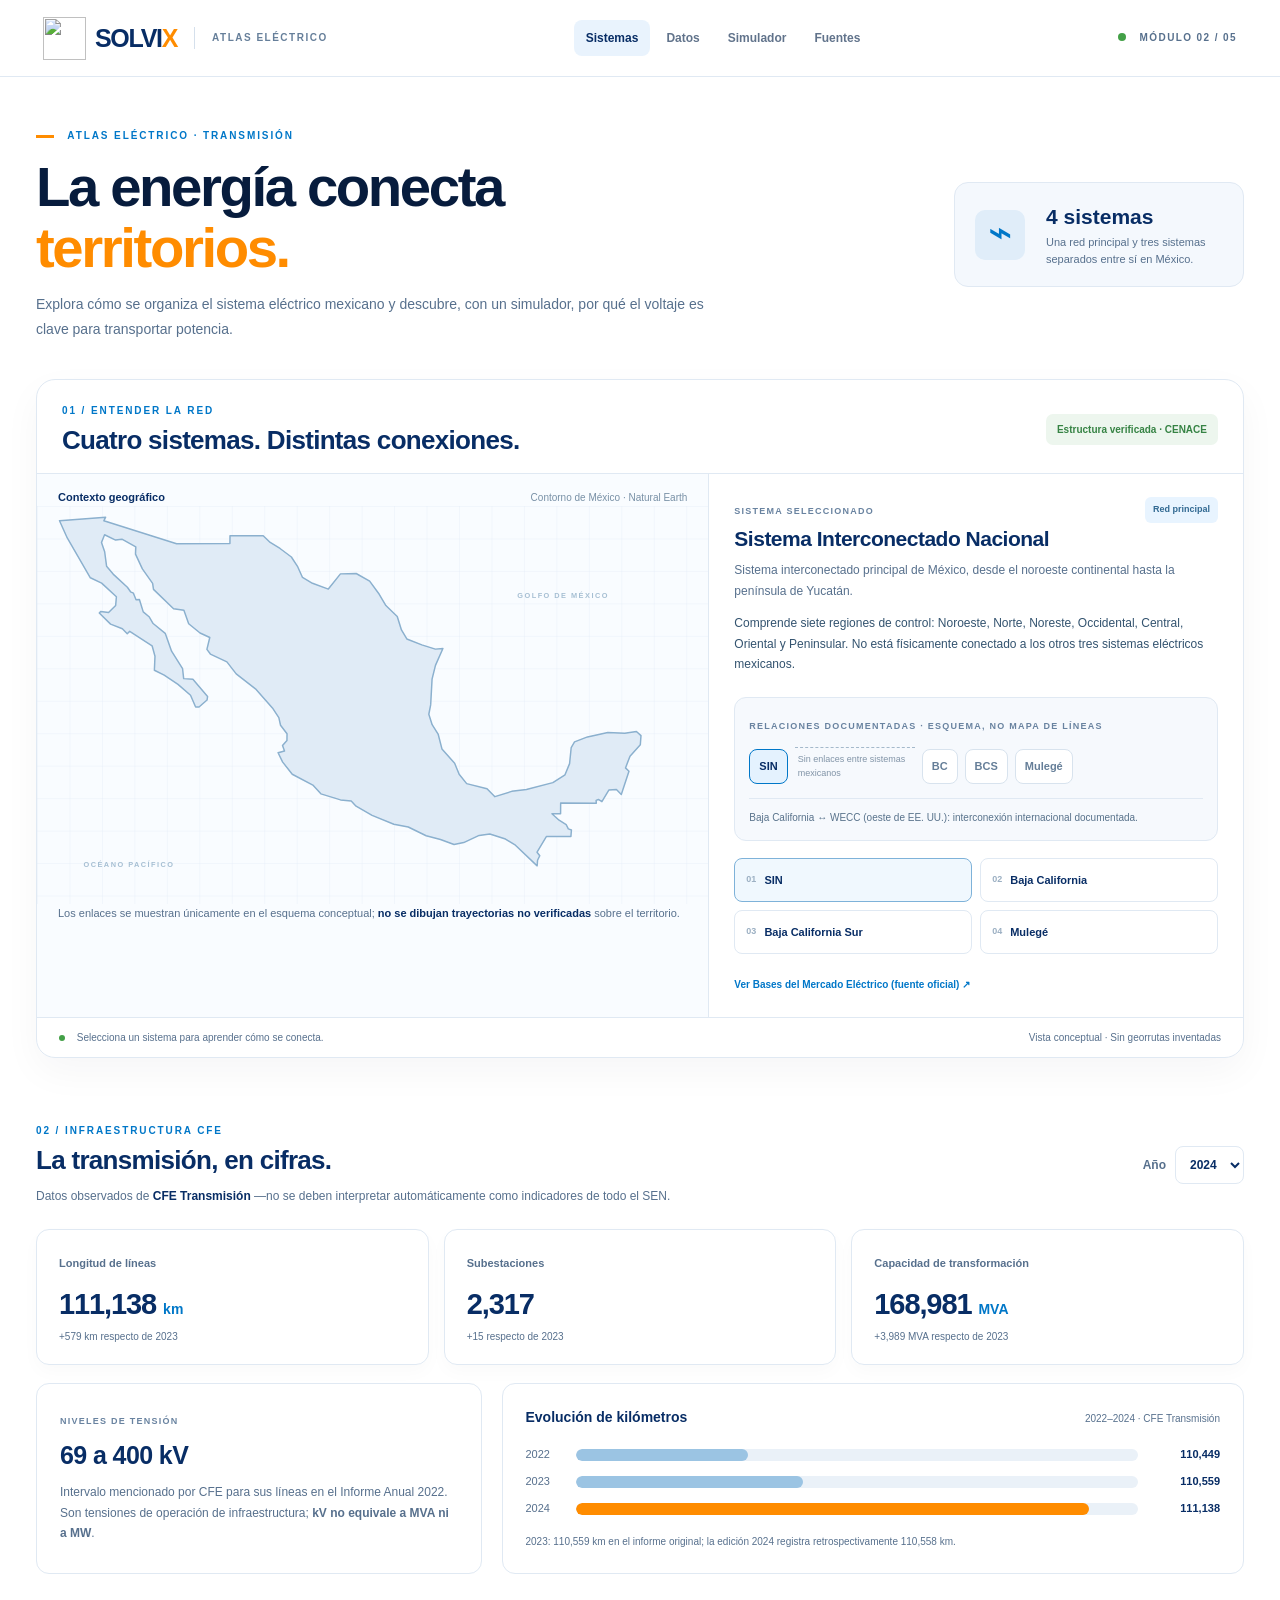
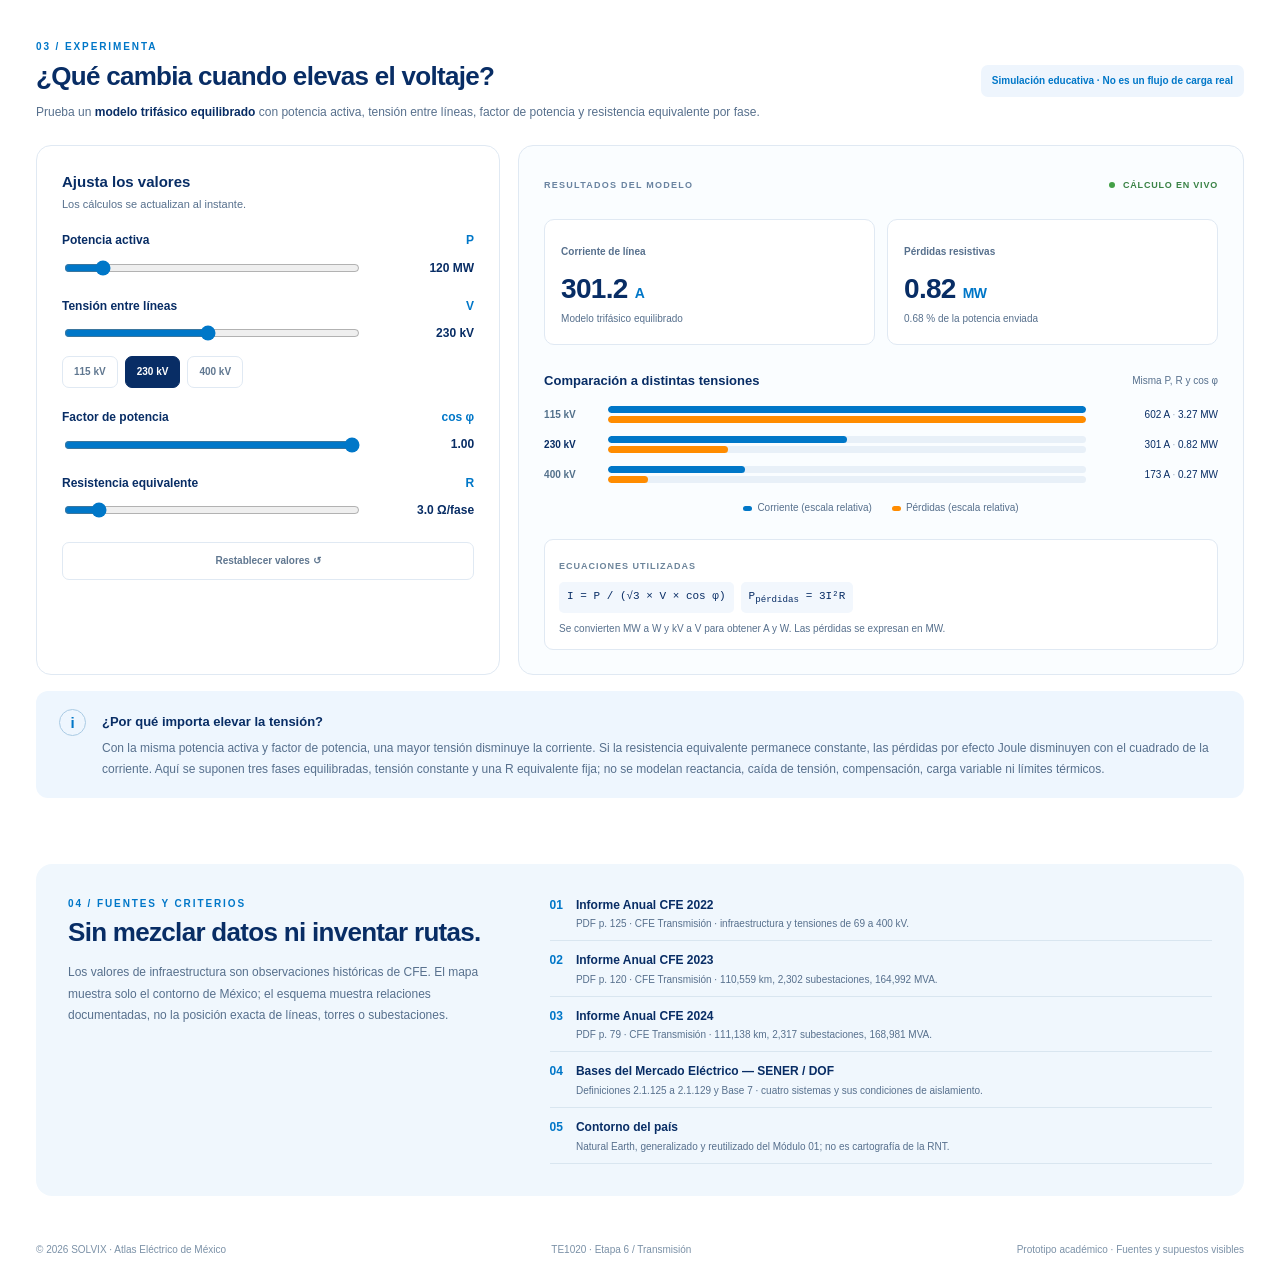
==== index.html @ f72d463b "Add files via upload" ====
<!doctype html>
<html lang="es-MX"><head><meta charset="utf-8"><meta name="viewport" content="width=device-width,initial-scale=1"><meta name="theme-color" content="#082d65"><meta name="description" content="SOLVIX | Atlas Eléctrico de México: explora los sistemas de transmisión y experimenta con un modelo trifásico."><title>SOLVIX | Atlas · Transmisión eléctrica</title><link rel="icon" href="assets/solvix-icon.png" type="image/png"><link rel="stylesheet" href="module.css"><script src="map-path.js" defer></script><script src="module.js" defer></script><link rel="stylesheet" href="../../shared/atlas-nav.css"><script src="../../shared/atlas-nav.js" defer></script><link rel="stylesheet" href="../../shared/etapa10-polish.css"></head>
<body><a class="skip" href="#sistemas">Saltar al explorador</a><div class="shell">
<header class="topbar"><a class="brand" href="#inicio" aria-label="SOLVIX, volver al inicio"><img src="assets/solvix-icon.png" width="43" height="43" alt=""><span class="wordmark">SOLVI<b>X</b></span><i></i><span class="brand-meta">ATLAS ELÉCTRICO</span></a><nav aria-label="Secciones del módulo"><a href="#sistemas" class="current">Sistemas</a><a href="#indicadores">Datos</a><a href="#simulador">Simulador</a><a href="#fuentes">Fuentes</a></nav><span class="module-mark"><span class="live-dot"></span> MÓDULO 02 / 05</span></header>
<main id="inicio"><section class="intro"><div class="intro-copy"><p class="eyebrow"><span></span> ATLAS ELÉCTRICO · TRANSMISIÓN</p><h1>La energía conecta<br><em>territorios.</em></h1><p>Explora cómo se organiza el sistema eléctrico mexicano y descubre, con un simulador, por qué el voltaje es clave para transportar potencia.</p></div><div class="intro-side"><div class="intro-icon" aria-hidden="true">⌁</div><strong>4 sistemas</strong><span>Una red principal y tres sistemas separados entre sí en México.</span></div></section>
<section id="sistemas" class="workspace" aria-labelledby="systems-title"><div class="workspace-top"><div><p class="kicker">01 / ENTENDER LA RED</p><h2 id="systems-title">Cuatro sistemas. Distintas conexiones.</h2></div><span class="chip">Estructura verificada · CENACE</span></div><div class="systems-grid"><div class="map-canvas"><div class="map-topline"><strong>Contexto geográfico</strong><span>Contorno de México · Natural Earth</span></div><svg id="mexico" viewBox="0 0 910 540" role="img" aria-labelledby="mx-title mx-desc"><title id="mx-title">Silueta geográfica de México</title><desc id="mx-desc">El contorno proporciona contexto geográfico. No representa rutas, enlaces ni coordenadas de sistemas eléctricos.</desc><defs><pattern id="mapgrid" width="44" height="44" patternUnits="userSpaceOnUse"><path d="M44 0 H0 V44" fill="none" stroke="#dbe8f4" stroke-width=".8"/></pattern></defs><rect width="910" height="540" fill="url(#mapgrid)"/><path id="mxPath" fill="#e0ebf6" stroke="#8bb0ce" stroke-width="2" stroke-linejoin="round"/><text x="63" y="490" class="sea">OCÉANO PACÍFICO</text><text x="651" y="125" class="sea">GOLFO DE MÉXICO</text></svg><p class="canvas-hint">Los enlaces se muestran únicamente en el esquema conceptual; <strong>no se dibujan trayectorias no verificadas</strong> sobre el territorio.</p></div>
<aside class="system-panel"><div class="system-head"><div><span class="small-tag">SISTEMA SELECCIONADO</span><h3 id="systemName">Sistema Interconectado Nacional</h3></div><span class="status-pill" id="systemStatus">Red principal</span></div><p id="systemSummary">Agrupa siete regiones de control y cubre gran parte del territorio mexicano.</p><div class="system-note" id="systemNote"></div><div class="mini-schematic"><span class="small-tag">RELACIONES DOCUMENTADAS · ESQUEMA, NO MAPA DE LÍNEAS</span><div class="schematic-row"><div class="node selected" id="node-sin">SIN</div><span class="isolation" title="Sin conexión física documentada entre los cuatro sistemas">Sin enlaces entre sistemas mexicanos</span><div class="node" id="node-bc">BC</div><div class="node" id="node-bcs">BCS</div><div class="node" id="node-mul">Mulegé</div></div><div class="external" id="externalNote">Baja California ↔ WECC (oeste de EE. UU.): interconexión internacional documentada.</div></div><div class="system-choices" id="systemChoices" role="group" aria-label="Selecciona un sistema eléctrico"><button class="system-choice active" type="button" data-system="sin" aria-pressed="true"><span>01</span>SIN</button><button class="system-choice" type="button" data-system="bc" aria-pressed="false"><span>02</span>Baja California</button><button class="system-choice" type="button" data-system="bcs" aria-pressed="false"><span>03</span>Baja California Sur</button><button class="system-choice" type="button" data-system="mul" aria-pressed="false"><span>04</span>Mulegé</button></div><a class="source-action" href="https://sidof.segob.gob.mx/notas/docFuente/5407715" target="_blank" rel="noopener noreferrer">Ver Bases del Mercado Eléctrico (fuente oficial) ↗</a></aside></div><div class="workspace-bottom"><span><i class="tiny-dot"></i> Selecciona un sistema para aprender cómo se conecta.</span><span>Vista conceptual · Sin georrutas inventadas</span></div></section>
<section id="indicadores" class="data-section"><div class="section-heading"><div><p class="kicker">02 / INFRAESTRUCTURA CFE</p><h2>La transmisión, en cifras.</h2><p>Datos observados de <strong>CFE Transmisión</strong> —no se deben interpretar automáticamente como indicadores de todo el SEN.</p></div><label class="year-wrap">Año <select id="yearSelect" aria-label="Año de infraestructura CFE"><option value="2022">2022</option><option value="2023">2023</option><option value="2024" selected>2024</option></select></label></div><div class="kpi-grid"><article class="kpi"><span>Longitud de líneas</span><strong><span id="kmValue">111,138</span> <small>km</small></strong><p id="kmNote">+579 km respecto de 2023</p></article><article class="kpi"><span>Subestaciones</span><strong id="subValue">2,317</strong><p id="subNote">+15 respecto de 2023</p></article><article class="kpi"><span>Capacidad de transformación</span><strong><span id="mvaValue">168,981</span> <small>MVA</small></strong><p id="mvaNote">+3,989 MVA respecto de 2023</p></article></div><div class="data-bottom"><div class="voltage-note"><span class="small-tag">NIVELES DE TENSIÓN</span><h3>69 a 400 kV</h3><p>Intervalo mencionado por CFE para sus líneas en el Informe Anual 2022. Son tensiones de operación de infraestructura; <strong>kV no equivale a MVA ni a MW</strong>.</p></div><div class="history-chart"><div class="chart-heading"><strong>Evolución de kilómetros</strong><small>2022–2024 · CFE Transmisión</small></div><div id="historyBars" class="history-bars" role="img" aria-label="Evolución de la longitud de líneas en kilómetros"></div><span class="chart-note">2023: 110,559 km en el informe original; la edición 2024 registra retrospectivamente 110,558 km.</span></div></div></section>
<section id="simulador" class="sim-section"><div class="section-heading"><div><p class="kicker">03 / EXPERIMENTA</p><h2>¿Qué cambia cuando elevas el voltaje?</h2><p>Prueba un <strong>modelo trifásico equilibrado</strong> con potencia activa, tensión entre líneas, factor de potencia y resistencia equivalente por fase.</p></div><span class="chip secondary">Simulación educativa · No es un flujo de carga real</span></div><div class="sim-layout"><div class="controls"><div class="control-intro">Ajusta los valores <span>Los cálculos se actualizan al instante.</span></div><label class="control"><span>Potencia activa <b>P</b></span><div class="input-line"><input id="power" type="range" min="10" max="1000" step="10" value="120" aria-label="Potencia activa en MW"><output id="powerOut" for="power">120 MW</output></div></label><label class="control"><span>Tensión entre líneas <b>V</b></span><div class="input-line"><input id="voltage" type="range" min="69" max="400" step="1" value="230" aria-label="Tensión entre líneas en kilovoltios"><output id="voltageOut" for="voltage">230 kV</output></div></label><div class="presets" role="group" aria-label="Tensiones ilustrativas"><button type="button" data-voltage="115">115 kV</button><button type="button" class="active" data-voltage="230">230 kV</button><button type="button" data-voltage="400">400 kV</button></div><label class="control"><span>Factor de potencia <b>cos φ</b></span><div class="input-line"><input id="powerFactor" type="range" min="0.70" max="1.00" step="0.01" value="1" aria-label="Factor de potencia"><output id="pfOut" for="powerFactor">1.00</output></div></label><label class="control"><span>Resistencia equivalente <b>R</b></span><div class="input-line"><input id="resistance" type="range" min="0.1" max="30" step="0.1" value="3" aria-label="Resistencia equivalente por fase en ohmios"><output id="resistanceOut" for="resistance">3.0 Ω/fase</output></div></label><button class="reset" id="resetSim" type="button">Restablecer valores ↺</button></div><div class="results"><div class="results-top"><p class="small-tag">RESULTADOS DEL MODELO</p><span class="live-sim"><i></i> CÁLCULO EN VIVO</span></div><div class="result-grid"><article><span>Corriente de línea</span><strong id="currentResult" aria-live="polite">301.2 <small>A</small></strong><p>Modelo trifásico equilibrado</p></article><article><span>Pérdidas resistivas</span><strong id="lossResult" aria-live="polite">0.82 <small>MW</small></strong><p id="lossPct">0.68 % de la potencia enviada</p></article></div><div class="graph-head"><strong>Comparación a distintas tensiones</strong><span>Misma P, R y cos φ</span></div><div id="comparisonChart" class="compare-chart" role="img" aria-label="Comparación de corriente y pérdidas a 115, 230, 400 kilovoltios y al voltaje elegido"></div><p class="model-warning" id="modelWarning" hidden>Las pérdidas calculadas igualan o superan la potencia de entrada; estos parámetros quedan fuera del régimen útil de este modelo simplificado.</p><div class="formula-box"><span>ECUACIONES UTILIZADAS</span><div><code>I = P / (√3 × V × cos φ)</code><code>P<sub>pérdidas</sub> = 3I²R</code></div><p>Se convierten MW a W y kV a V para obtener A y W. Las pérdidas se expresan en MW.</p></div></div></div><div class="lesson"><span class="lesson-icon">i</span><div><strong>¿Por qué importa elevar la tensión?</strong><p>Con la misma potencia activa y factor de potencia, una mayor tensión disminuye la corriente. Si la resistencia equivalente permanece constante, las pérdidas por efecto Joule disminuyen con el cuadrado de la corriente. Aquí se suponen tres fases equilibradas, tensión constante y una R equivalente fija; no se modelan reactancia, caída de tensión, compensación, carga variable ni límites térmicos.</p></div></div></section>
<section id="fuentes" class="method"><div><p class="kicker">04 / FUENTES Y CRITERIOS</p><h2>Sin mezclar datos ni inventar rutas.</h2><p>Los valores de infraestructura son observaciones históricas de CFE. El mapa muestra solo el contorno de México; el esquema muestra relaciones documentadas, no la posición exacta de líneas, torres o subestaciones.</p></div><div class="sources"><div><b>01</b><span><strong>Informe Anual CFE 2022</strong><small>PDF p. 125 · CFE Transmisión · infraestructura y tensiones de 69 a 400 kV.</small></span></div><div><b>02</b><span><strong>Informe Anual CFE 2023</strong><small>PDF p. 120 · CFE Transmisión · 110,559 km, 2,302 subestaciones, 164,992 MVA.</small></span></div><div><b>03</b><span><strong>Informe Anual CFE 2024</strong><small>PDF p. 79 · CFE Transmisión · 111,138 km, 2,317 subestaciones, 168,981 MVA.</small></span></div><div><b>04</b><span><strong>Bases del Mercado Eléctrico — SENER / DOF</strong><small>Definiciones 2.1.125 a 2.1.129 y Base 7 · cuatro sistemas y sus condiciones de aislamiento.</small></span></div><div><b>05</b><span><strong>Contorno del país</strong><small>Natural Earth, generalizado y reutilizado del Módulo 01; no es cartografía de la RNT.</small></span></div></div></section>
</main><footer><span>© 2026 SOLVIX · Atlas Eléctrico de México</span><span>TE1020 · Etapa 6 / Transmisión</span><span>Prototipo académico · Fuentes y supuestos visibles</span></footer></div></body></html>
---- module.css ----
:root{--navy:#082d65;--deep:#071c3d;--blue:#0077c8;--orange:#ff8c00;--yellow:#ffc107;--green:#43a047;--paper:#f7faff;--muted:#57708d;--border:#e0e9f3}
*{box-sizing:border-box}html{scroll-behavior:smooth}body{margin:0;background:#fff;color:var(--deep);font:15px/1.55 Inter,Montserrat,"Segoe UI",Arial,sans-serif;-webkit-font-smoothing:antialiased}button,select,input{font:inherit}button{cursor:pointer}a{color:inherit;text-decoration:none}a:focus-visible,button:focus-visible,input:focus-visible,select:focus-visible{outline:3px solid var(--yellow);outline-offset:3px}.skip{position:absolute;top:-70px;left:10px;padding:9px;background:white;z-index:10}.skip:focus{top:8px}.shell{overflow:hidden}.topbar{max-width:1480px;height:77px;margin:auto;padding:0 43px;display:flex;align-items:center;gap:26px;justify-content:space-between;border-bottom:1px solid var(--border)}.brand{display:flex;align-items:center;gap:9px;white-space:nowrap}.brand img{object-fit:contain}.wordmark{font-weight:900;font-size:25px;letter-spacing:-1.3px;color:var(--navy)}.wordmark b{color:var(--orange)}.brand i{width:1px;height:22px;background:#d5e0ec;margin:0 8px}.brand-meta{font-size:10px;letter-spacing:1.5px;font-weight:800;color:#667f9a}.topbar nav{display:flex;gap:4px}.topbar nav a{padding:9px 12px;color:#61738b;font-weight:750;font-size:12px;border-radius:8px}.topbar nav a:hover,.topbar nav a.current{background:#e9f3fd;color:var(--navy)}.module-mark{color:var(--muted);font-size:10px;letter-spacing:1.4px;font-weight:850;white-space:nowrap}.live-dot,.tiny-dot{width:8px;height:8px;border-radius:50%;background:var(--green);display:inline-block;margin-right:9px}.tiny-dot{width:6px;height:6px}main{max-width:1410px;padding:0 36px;margin:auto}.intro{padding:51px 0 38px;display:flex;align-items:center;justify-content:space-between;gap:35px}.eyebrow,.kicker{margin:0 0 12px;color:var(--blue);font-size:10px;font-weight:850;letter-spacing:1.9px}.eyebrow span{width:18px;height:3px;background:var(--orange);display:inline-block;margin-right:9px;vertical-align:middle}.intro h1{font-size:clamp(39px,4.4vw,62px);line-height:1.09;letter-spacing:-2.4px;margin:0 0 14px;font-weight:850}.intro em{font-style:normal;color:var(--orange)}.intro-copy>p:last-child{color:var(--muted);font-size:14px;max-width:690px;line-height:1.75;margin:0}.intro-side{min-width:230px;width:290px;background:#f4f8fd;border:1px solid var(--border);border-radius:14px;padding:18px 20px;display:grid;grid-template-columns:58px 1fr;column-gap:13px;align-items:center}.intro-icon{width:50px;height:50px;border-radius:10px;background:#e0edf9;color:var(--blue);font-size:41px;text-align:center;line-height:44px;grid-row:span 2}.intro-side strong{font-size:21px;font-weight:850;color:var(--navy)}.intro-side span{font-size:11px;color:var(--muted);line-height:1.55}.workspace{border:1px solid var(--border);border-radius:19px;overflow:hidden;box-shadow:0 14px 38px #071c3d0a}.workspace-top{padding:23px 25px 17px;display:flex;justify-content:space-between;gap:15px;align-items:center}.workspace-top h2,.section-heading h2,.method h2{font-size:26px;letter-spacing:-.7px;line-height:1.2;color:var(--navy);margin:0}.kicker{margin-bottom:6px}.chip{background:#edf6ee;color:#368344;font-size:10px;font-weight:800;border-radius:7px;padding:8px 11px;white-space:nowrap}.chip.secondary{background:#eef5fd;color:var(--blue)}.systems-grid{border-top:1px solid var(--border);display:grid;grid-template-columns:minmax(0,1.26fr) minmax(330px,1fr)}.map-canvas{background:#f9fcff;border-right:1px solid var(--border);min-width:0}.map-topline{padding:15px 21px 0;display:flex;align-items:center;justify-content:space-between;gap:8px}.map-topline strong{font-size:11px;color:var(--navy)}.map-topline span{font-size:10px;color:#7890a6}.map-canvas svg{width:100%;height:auto;display:block}.sea{fill:#a6bfd3;font-size:10px;letter-spacing:2px;font-weight:800}.canvas-hint{margin:0 21px 24px;color:var(--muted);font-size:11px;line-height:1.75}.canvas-hint strong{color:var(--navy)}.system-panel{padding:23px 25px 22px;min-width:0}.system-head{display:flex;align-items:start;justify-content:space-between;gap:13px}.system-head h3{margin:6px 0 8px;font-size:21px;color:var(--navy);line-height:1.25;letter-spacing:-.5px}.small-tag{font-size:9px;letter-spacing:1.25px;color:#6983a0;font-weight:850}.status-pill{font-size:9px;font-weight:800;color:#316992;background:#e8f4ff;padding:6px 8px;border-radius:6px;white-space:nowrap}.system-panel>p{font-size:12px;color:var(--muted);line-height:1.7;margin:0 0 12px}.system-note{font-size:12px;color:#33536f;line-height:1.7;min-height:68px}.mini-schematic{background:#f6f9fd;border:1px solid var(--border);border-radius:12px;padding:14px;margin-top:16px}.schematic-row{display:flex;align-items:center;gap:7px;flex-wrap:wrap;margin:12px 0}.node{border:1px solid #d8e3ee;border-radius:8px;color:#657e98;background:white;padding:8px 9px;font-size:11px;font-weight:850}.node.selected{border-color:var(--blue);background:#e4f2fe;color:var(--navy)}.isolation{font-size:9px;color:#8194a7;border-top:1px dashed #a4b9cb;padding:5px 3px;max-width:120px}.external{border-top:1px solid #e0e9f3;padding-top:11px;color:#58728b;font-size:10px;line-height:1.6}.external.emphasis{color:var(--navy);font-weight:800}.system-choices{display:grid;grid-template-columns:1fr 1fr;gap:8px;margin:17px 0}.system-choice{display:flex;text-align:left;gap:8px;align-items:center;padding:10px 11px;border:1px solid var(--border);background:#fff;color:var(--navy);font-size:11px;font-weight:780;border-radius:8px;min-height:44px}.system-choice span{font-size:9px;color:#9cb0c3}.system-choice.active{border-color:#7eb2d9;background:#f0f8fe}.source-action{font-size:10px;font-weight:850;color:var(--blue)}.source-action:hover{text-decoration:underline}.workspace-bottom{border-top:1px solid var(--border);padding:12px 22px;display:flex;align-items:center;justify-content:space-between;gap:14px;color:var(--muted);font-size:10px}.data-section,.sim-section{padding-top:65px}.section-heading{display:flex;justify-content:space-between;gap:24px;align-items:center;margin-bottom:22px}.section-heading p:last-child{color:var(--muted);font-size:12px;line-height:1.75;margin:10px 0 0}.section-heading p strong{color:var(--navy)}.year-wrap{display:flex;align-items:center;gap:9px;font-size:12px;font-weight:750;color:var(--muted)}.year-wrap select{background:#fff;border:1px solid var(--border);border-radius:8px;padding:10px;color:var(--navy);font-weight:850}.kpi-grid{display:grid;grid-template-columns:repeat(3,minmax(0,1fr));gap:15px}.kpi{border:1px solid var(--border);border-radius:13px;padding:20px 22px;box-shadow:0 7px 18px #071c3d06}.kpi>span{font-size:11px;color:var(--muted);font-weight:750}.kpi strong{font-size:29px;font-weight:900;letter-spacing:-1.1px;color:var(--navy);display:block;margin:9px 0 2px}.kpi small{font-size:14px;letter-spacing:0;color:var(--blue)}.kpi p{font-size:10px;color:var(--muted);margin:0}.data-bottom{display:grid;grid-template-columns:.75fr 1.25fr;gap:20px;margin-top:18px}.voltage-note,.history-chart{padding:23px;border:1px solid var(--border);border-radius:13px}.voltage-note h3{font-size:25px;color:var(--navy);letter-spacing:-.6px;margin:5px 0}.voltage-note p{color:var(--muted);font-size:12px;line-height:1.7;margin:8px 0 0}.chart-heading{display:flex;align-items:center;justify-content:space-between;gap:10px}.chart-heading strong{font-size:14px;color:var(--navy)}.chart-heading small{font-size:10px;color:var(--muted)}.history-bars{display:grid;gap:10px;margin:17px 0}.history-row{display:grid;grid-template-columns:40px minmax(0,1fr) 72px;gap:10px;align-items:center;font-size:11px;color:var(--muted)}.history-row b{font-size:11px;color:var(--navy);text-align:right}.h-track{height:12px;border-radius:8px;background:#eaf1f8;overflow:hidden}.h-track div{height:100%;background:#9bc4e3;border-radius:8px;min-width:3px}.history-row.selected .h-track div{background:var(--orange)}.chart-note{font-size:10px;color:var(--muted);line-height:1.6;display:block}.sim-layout{display:grid;grid-template-columns:minmax(285px,.78fr) minmax(0,1.22fr);gap:18px}.controls,.results{border:1px solid var(--border);border-radius:15px;padding:24px 25px;min-width:0}.control-intro{font-size:15px;font-weight:850;color:var(--navy);margin-bottom:18px}.control-intro span{display:block;font-size:11px;font-weight:400;color:var(--muted);margin-top:3px}.control{display:block;margin-bottom:19px}.control>span{font-size:12px;display:flex;justify-content:space-between;color:var(--navy);font-weight:750}.control>span b{font-size:12px;font-weight:850;color:var(--blue)}.input-line{display:flex;align-items:center;gap:12px;margin-top:8px}.input-line input[type=range]{width:100%;min-width:0;accent-color:var(--blue)}.input-line output{min-width:100px;text-align:right;color:var(--navy);font-size:12px;font-weight:850;white-space:nowrap;font-variant-numeric:tabular-nums}.presets{display:flex;gap:7px;margin:-6px 0 20px}.presets button,.reset{border:1px solid var(--border);border-radius:7px;background:#fff;color:#607790;font-size:10px;font-weight:800;padding:7px 11px}.presets button.active{background:var(--navy);color:white;border-color:var(--navy)}.reset:hover,.presets button:hover{border-color:var(--blue)}.reset{padding:10px 12px;width:100%;margin-top:3px}.results{background:#fafdff}.results-top{display:flex;justify-content:space-between;gap:10px;align-items:center}.live-sim{font-size:9px;color:#398245;font-weight:850;letter-spacing:.8px}.live-sim i{display:inline-block;width:6px;height:6px;border-radius:100%;background:var(--green);margin-right:5px}.result-grid{display:grid;grid-template-columns:1fr 1fr;gap:12px;margin:17px 0 26px}.result-grid article{background:white;border-radius:10px;border:1px solid var(--border);padding:18px 16px}.result-grid span{font-size:10px;color:var(--muted);font-weight:750}.result-grid strong{display:block;font-size:28px;letter-spacing:-.7px;color:var(--navy);line-height:1.3;margin:10px 0 3px}.result-grid small{font-size:14px;color:var(--blue)}.result-grid p{font-size:10px;color:var(--muted);margin:0}.graph-head{display:flex;justify-content:space-between;gap:7px;align-items:center}.graph-head strong{font-size:13px;color:var(--navy)}.graph-head span{font-size:10px;color:var(--muted)}.compare-chart{margin-top:15px}.comparison-row{display:grid;grid-template-columns:52px minmax(0,1fr) 120px;gap:12px;align-items:center;margin-bottom:13px}.comparison-row strong{font-size:10px;color:#52708b}.comparison-row.selected strong{color:var(--navy)}.dual-tracks{display:grid;gap:3px}.compare-track{height:7px;background:#e8f0f8;border-radius:9px;overflow:hidden}.compare-track>span{display:block;height:100%;background:var(--blue);border-radius:9px;min-width:1px}.compare-track.loss>span{background:var(--orange)}.values{font-size:10px;color:var(--navy);text-align:right;white-space:nowrap;font-variant-numeric:tabular-nums}.values i{font-style:normal;color:#9caec1}.compare-legend{display:flex;gap:20px;justify-content:center;flex-wrap:wrap;color:var(--muted);font-size:10px;padding:4px 0}.line-swatch{display:inline-block;width:9px;height:5px;background:var(--blue);border-radius:3px;margin-right:5px}.line-swatch.losses{background:var(--orange)}.model-warning{background:#fff6e4;color:#905b00;border:1px solid #ffdf98;padding:9px;font-size:11px;border-radius:8px}.formula-box{background:white;border:1px solid var(--border);padding:12px 14px;border-radius:9px;margin-top:19px}.formula-box>span{font-size:9px;letter-spacing:1px;font-weight:850;color:#6d859b}.formula-box>div{display:flex;flex-wrap:wrap;gap:7px;margin-top:7px}.formula-box code{font-size:11px;background:#f2f7fd;border-radius:5px;padding:6px 8px;color:var(--navy)}.formula-box p{color:var(--muted);font-size:10px;line-height:1.6;margin:8px 0 0}.lesson{margin-top:16px;background:#eef6fe;border-radius:12px;padding:18px 23px;display:flex;gap:16px}.lesson-icon{border:1px solid #aacbe4;border-radius:50%;display:grid;place-items:center;flex:0 0 27px;height:27px;font-weight:800;color:var(--blue)}.lesson strong{color:var(--navy);font-size:13px}.lesson p{font-size:12px;line-height:1.75;color:var(--muted);margin:5px 0 0}.method{margin:66px 0 0;background:#f0f7fd;border-radius:16px;padding:32px;display:grid;grid-template-columns:.8fr 1.2fr;gap:40px}.method p:last-child{font-size:12px;color:var(--muted);line-height:1.8;margin:14px 0}.sources{display:grid;gap:10px}.sources>div{display:flex;gap:13px;border-bottom:1px solid #d9e6f0;padding-bottom:8px}.sources b{font-size:12px;color:var(--blue)}.sources span{display:grid;gap:2px}.sources strong{font-size:12px;color:var(--navy)}.sources small{font-size:10px;color:var(--muted);line-height:1.6}footer{max-width:1410px;margin:24px auto 0;padding:22px 36px 28px;display:flex;gap:14px;justify-content:space-between;font-size:10px;color:#7b91a7}
@media(max-width:1150px){.brand-meta,.module-mark{display:none}.topbar{padding:0 25px}.systems-grid{grid-template-columns:minmax(0,1.1fr) minmax(310px,1fr)}.intro-side{min-width:240px}.system-panel{padding:19px}.sim-layout{grid-template-columns:1fr 1.2fr}.compare-chart .comparison-row{grid-template-columns:48px 1fr 105px;gap:6px}}
@media(max-width:850px){main{padding:0 19px}.intro{padding:32px 0;gap:16px;align-items:stretch}.intro h1{font-size:43px}.intro-side{display:none}.systems-grid{grid-template-columns:1fr}.map-canvas{border-right:0;border-bottom:1px solid var(--border)}.map-canvas svg{max-height:390px}.system-note{min-height:0}.data-bottom,.sim-layout,.method{grid-template-columns:1fr}.sim-layout{gap:12px}.topbar{height:70px}.section-heading{align-items:start}.method{gap:21px}}
@media(max-width:590px){main{padding:0 14px}.topbar{padding:0 15px}.topbar nav{gap:0}.topbar nav a{padding:7px;font-size:10px}.wordmark{font-size:21px}.brand img{width:32px;height:32px}.brand i{display:none}.intro h1{font-size:37px}.intro-copy>p:last-child{font-size:13px}.workspace-top{flex-direction:column;align-items:start;padding:17px}.workspace-top h2{font-size:22px}.system-panel{padding:18px}.workspace-bottom{flex-direction:column;align-items:start}.kpi-grid{grid-template-columns:1fr}.kpi strong{font-size:27px}.section-heading{flex-direction:column;gap:13px}.section-heading h2{font-size:25px}.data-section,.sim-section{padding-top:49px}.controls,.results{padding:18px 14px}.result-grid{gap:7px}.result-grid article{padding:12px}.result-grid strong{font-size:24px}.comparison-row{grid-template-columns:46px 1fr 101px;gap:4px}.values{font-size:9px}.formula-box code{font-size:10px}.method{padding:22px}.lesson{padding:15px}footer{padding:17px;flex-direction:column;gap:6px}}
@media(max-width:360px){.topbar nav a{font-size:9px;padding:5px}.wordmark{font-size:19px}.system-choices{grid-template-columns:1fr}.result-grid{grid-template-columns:1fr}.comparison-row{grid-template-columns:44px 1fr 95px}}
@media(prefers-reduced-motion:reduce){html{scroll-behavior:auto}*,*:before,*:after{transition:none!important;animation:none!important}}
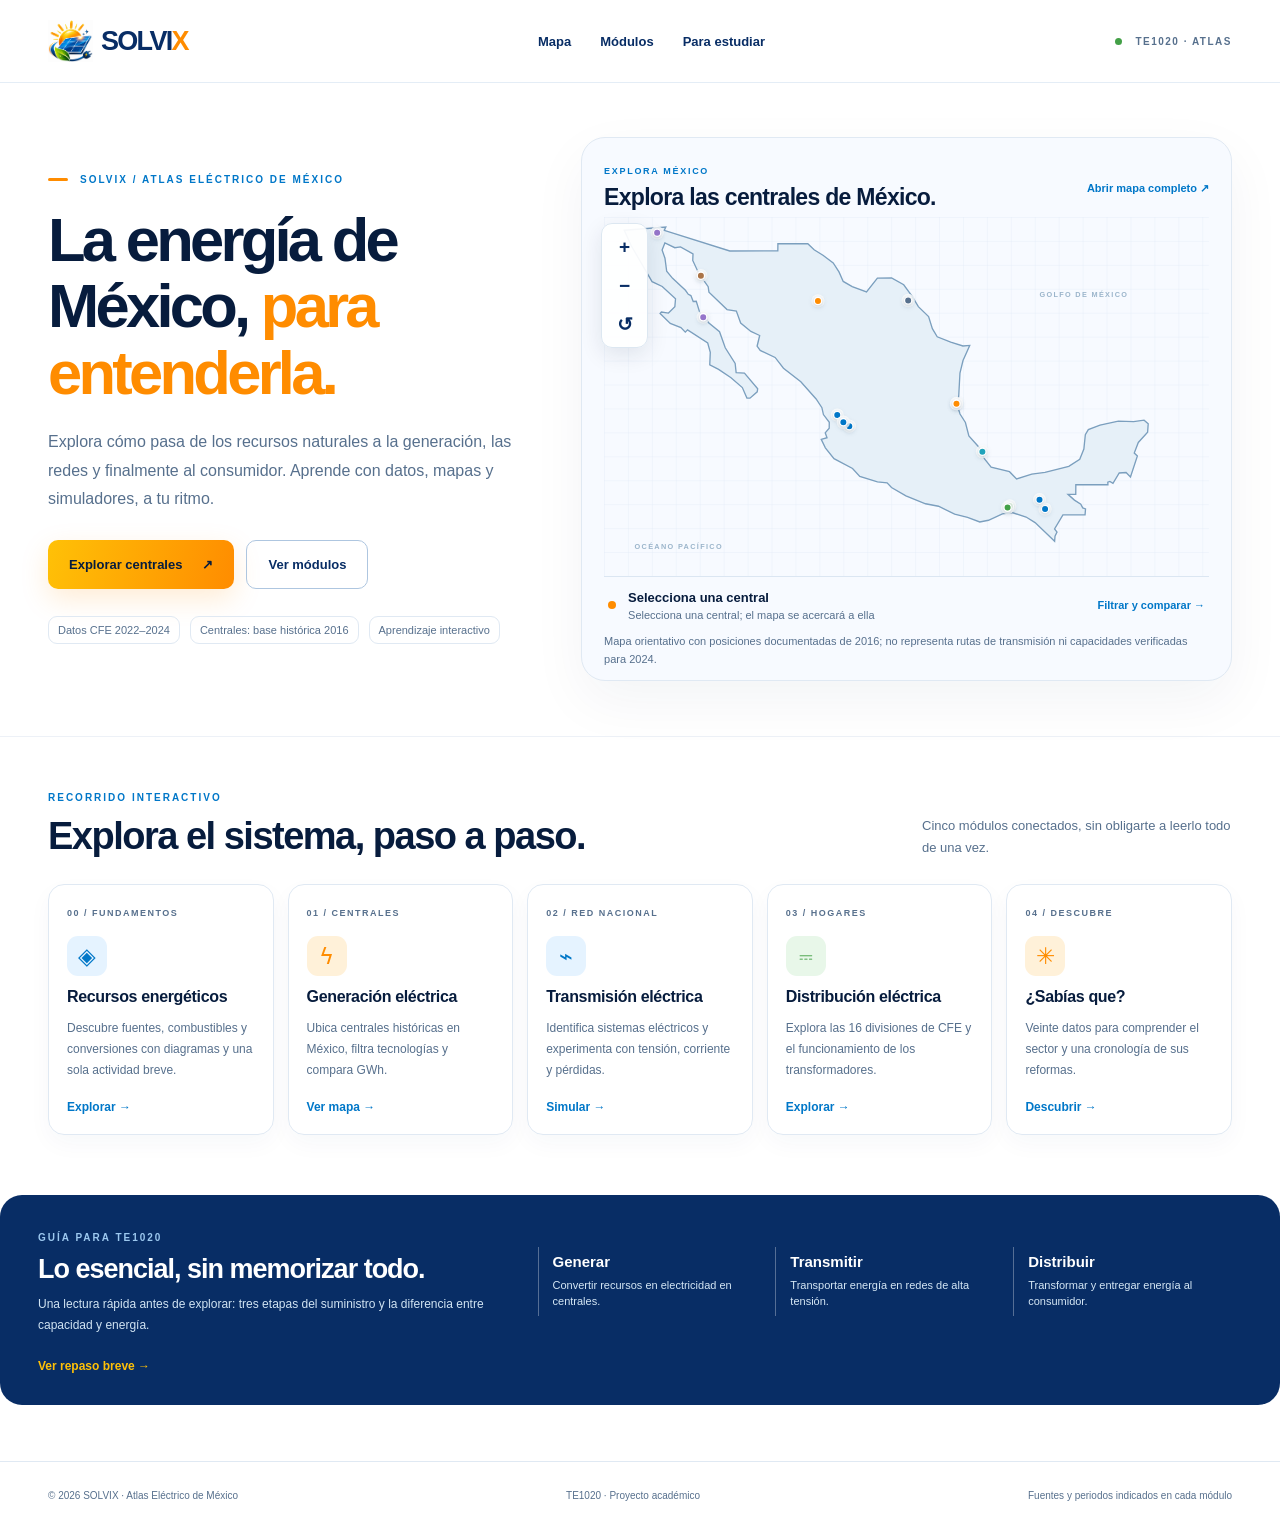
==== commit b6d4e1d3: "Add files via upload" ====
--- a/index.html
+++ b/index.html
@@ -1,11 +1,13 @@
-<!doctype html>
-<html lang="es-MX"><head><meta charset="utf-8"><meta name="viewport" content="width=device-width,initial-scale=1"><meta name="theme-color" content="#082d65"><meta name="description" content="SOLVIX | Atlas Eléctrico de México: explora los sistemas de transmisión y experimenta con un modelo trifásico."><title>SOLVIX | Atlas · Transmisión eléctrica</title><link rel="icon" href="assets/solvix-icon.png" type="image/png"><link rel="stylesheet" href="module.css"><script src="map-path.js" defer></script><script src="module.js" defer></script><link rel="stylesheet" href="../../shared/atlas-nav.css"><script src="../../shared/atlas-nav.js" defer></script><link rel="stylesheet" href="../../shared/etapa10-polish.css"></head>
-<body><a class="skip" href="#sistemas">Saltar al explorador</a><div class="shell">
-<header class="topbar"><a class="brand" href="#inicio" aria-label="SOLVIX, volver al inicio"><img src="assets/solvix-icon.png" width="43" height="43" alt=""><span class="wordmark">SOLVI<b>X</b></span><i></i><span class="brand-meta">ATLAS ELÉCTRICO</span></a><nav aria-label="Secciones del módulo"><a href="#sistemas" class="current">Sistemas</a><a href="#indicadores">Datos</a><a href="#simulador">Simulador</a><a href="#fuentes">Fuentes</a></nav><span class="module-mark"><span class="live-dot"></span> MÓDULO 02 / 05</span></header>
-<main id="inicio"><section class="intro"><div class="intro-copy"><p class="eyebrow"><span></span> ATLAS ELÉCTRICO · TRANSMISIÓN</p><h1>La energía conecta<br><em>territorios.</em></h1><p>Explora cómo se organiza el sistema eléctrico mexicano y descubre, con un simulador, por qué el voltaje es clave para transportar potencia.</p></div><div class="intro-side"><div class="intro-icon" aria-hidden="true">⌁</div><strong>4 sistemas</strong><span>Una red principal y tres sistemas separados entre sí en México.</span></div></section>
-<section id="sistemas" class="workspace" aria-labelledby="systems-title"><div class="workspace-top"><div><p class="kicker">01 / ENTENDER LA RED</p><h2 id="systems-title">Cuatro sistemas. Distintas conexiones.</h2></div><span class="chip">Estructura verificada · CENACE</span></div><div class="systems-grid"><div class="map-canvas"><div class="map-topline"><strong>Contexto geográfico</strong><span>Contorno de México · Natural Earth</span></div><svg id="mexico" viewBox="0 0 910 540" role="img" aria-labelledby="mx-title mx-desc"><title id="mx-title">Silueta geográfica de México</title><desc id="mx-desc">El contorno proporciona contexto geográfico. No representa rutas, enlaces ni coordenadas de sistemas eléctricos.</desc><defs><pattern id="mapgrid" width="44" height="44" patternUnits="userSpaceOnUse"><path d="M44 0 H0 V44" fill="none" stroke="#dbe8f4" stroke-width=".8"/></pattern></defs><rect width="910" height="540" fill="url(#mapgrid)"/><path id="mxPath" fill="#e0ebf6" stroke="#8bb0ce" stroke-width="2" stroke-linejoin="round"/><text x="63" y="490" class="sea">OCÉANO PACÍFICO</text><text x="651" y="125" class="sea">GOLFO DE MÉXICO</text></svg><p class="canvas-hint">Los enlaces se muestran únicamente en el esquema conceptual; <strong>no se dibujan trayectorias no verificadas</strong> sobre el territorio.</p></div>
-<aside class="system-panel"><div class="system-head"><div><span class="small-tag">SISTEMA SELECCIONADO</span><h3 id="systemName">Sistema Interconectado Nacional</h3></div><span class="status-pill" id="systemStatus">Red principal</span></div><p id="systemSummary">Agrupa siete regiones de control y cubre gran parte del territorio mexicano.</p><div class="system-note" id="systemNote"></div><div class="mini-schematic"><span class="small-tag">RELACIONES DOCUMENTADAS · ESQUEMA, NO MAPA DE LÍNEAS</span><div class="schematic-row"><div class="node selected" id="node-sin">SIN</div><span class="isolation" title="Sin conexión física documentada entre los cuatro sistemas">Sin enlaces entre sistemas mexicanos</span><div class="node" id="node-bc">BC</div><div class="node" id="node-bcs">BCS</div><div class="node" id="node-mul">Mulegé</div></div><div class="external" id="externalNote">Baja California ↔ WECC (oeste de EE. UU.): interconexión internacional documentada.</div></div><div class="system-choices" id="systemChoices" role="group" aria-label="Selecciona un sistema eléctrico"><button class="system-choice active" type="button" data-system="sin" aria-pressed="true"><span>01</span>SIN</button><button class="system-choice" type="button" data-system="bc" aria-pressed="false"><span>02</span>Baja California</button><button class="system-choice" type="button" data-system="bcs" aria-pressed="false"><span>03</span>Baja California Sur</button><button class="system-choice" type="button" data-system="mul" aria-pressed="false"><span>04</span>Mulegé</button></div><a class="source-action" href="https://sidof.segob.gob.mx/notas/docFuente/5407715" target="_blank" rel="noopener noreferrer">Ver Bases del Mercado Eléctrico (fuente oficial) ↗</a></aside></div><div class="workspace-bottom"><span><i class="tiny-dot"></i> Selecciona un sistema para aprender cómo se conecta.</span><span>Vista conceptual · Sin georrutas inventadas</span></div></section>
-<section id="indicadores" class="data-section"><div class="section-heading"><div><p class="kicker">02 / INFRAESTRUCTURA CFE</p><h2>La transmisión, en cifras.</h2><p>Datos observados de <strong>CFE Transmisión</strong> —no se deben interpretar automáticamente como indicadores de todo el SEN.</p></div><label class="year-wrap">Año <select id="yearSelect" aria-label="Año de infraestructura CFE"><option value="2022">2022</option><option value="2023">2023</option><option value="2024" selected>2024</option></select></label></div><div class="kpi-grid"><article class="kpi"><span>Longitud de líneas</span><strong><span id="kmValue">111,138</span> <small>km</small></strong><p id="kmNote">+579 km respecto de 2023</p></article><article class="kpi"><span>Subestaciones</span><strong id="subValue">2,317</strong><p id="subNote">+15 respecto de 2023</p></article><article class="kpi"><span>Capacidad de transformación</span><strong><span id="mvaValue">168,981</span> <small>MVA</small></strong><p id="mvaNote">+3,989 MVA respecto de 2023</p></article></div><div class="data-bottom"><div class="voltage-note"><span class="small-tag">NIVELES DE TENSIÓN</span><h3>69 a 400 kV</h3><p>Intervalo mencionado por CFE para sus líneas en el Informe Anual 2022. Son tensiones de operación de infraestructura; <strong>kV no equivale a MVA ni a MW</strong>.</p></div><div class="history-chart"><div class="chart-heading"><strong>Evolución de kilómetros</strong><small>2022–2024 · CFE Transmisión</small></div><div id="historyBars" class="history-bars" role="img" aria-label="Evolución de la longitud de líneas en kilómetros"></div><span class="chart-note">2023: 110,559 km en el informe original; la edición 2024 registra retrospectivamente 110,558 km.</span></div></div></section>
-<section id="simulador" class="sim-section"><div class="section-heading"><div><p class="kicker">03 / EXPERIMENTA</p><h2>¿Qué cambia cuando elevas el voltaje?</h2><p>Prueba un <strong>modelo trifásico equilibrado</strong> con potencia activa, tensión entre líneas, factor de potencia y resistencia equivalente por fase.</p></div><span class="chip secondary">Simulación educativa · No es un flujo de carga real</span></div><div class="sim-layout"><div class="controls"><div class="control-intro">Ajusta los valores <span>Los cálculos se actualizan al instante.</span></div><label class="control"><span>Potencia activa <b>P</b></span><div class="input-line"><input id="power" type="range" min="10" max="1000" step="10" value="120" aria-label="Potencia activa en MW"><output id="powerOut" for="power">120 MW</output></div></label><label class="control"><span>Tensión entre líneas <b>V</b></span><div class="input-line"><input id="voltage" type="range" min="69" max="400" step="1" value="230" aria-label="Tensión entre líneas en kilovoltios"><output id="voltageOut" for="voltage">230 kV</output></div></label><div class="presets" role="group" aria-label="Tensiones ilustrativas"><button type="button" data-voltage="115">115 kV</button><button type="button" class="active" data-voltage="230">230 kV</button><button type="button" data-voltage="400">400 kV</button></div><label class="control"><span>Factor de potencia <b>cos φ</b></span><div class="input-line"><input id="powerFactor" type="range" min="0.70" max="1.00" step="0.01" value="1" aria-label="Factor de potencia"><output id="pfOut" for="powerFactor">1.00</output></div></label><label class="control"><span>Resistencia equivalente <b>R</b></span><div class="input-line"><input id="resistance" type="range" min="0.1" max="30" step="0.1" value="3" aria-label="Resistencia equivalente por fase en ohmios"><output id="resistanceOut" for="resistance">3.0 Ω/fase</output></div></label><button class="reset" id="resetSim" type="button">Restablecer valores ↺</button></div><div class="results"><div class="results-top"><p class="small-tag">RESULTADOS DEL MODELO</p><span class="live-sim"><i></i> CÁLCULO EN VIVO</span></div><div class="result-grid"><article><span>Corriente de línea</span><strong id="currentResult" aria-live="polite">301.2 <small>A</small></strong><p>Modelo trifásico equilibrado</p></article><article><span>Pérdidas resistivas</span><strong id="lossResult" aria-live="polite">0.82 <small>MW</small></strong><p id="lossPct">0.68 % de la potencia enviada</p></article></div><div class="graph-head"><strong>Comparación a distintas tensiones</strong><span>Misma P, R y cos φ</span></div><div id="comparisonChart" class="compare-chart" role="img" aria-label="Comparación de corriente y pérdidas a 115, 230, 400 kilovoltios y al voltaje elegido"></div><p class="model-warning" id="modelWarning" hidden>Las pérdidas calculadas igualan o superan la potencia de entrada; estos parámetros quedan fuera del régimen útil de este modelo simplificado.</p><div class="formula-box"><span>ECUACIONES UTILIZADAS</span><div><code>I = P / (√3 × V × cos φ)</code><code>P<sub>pérdidas</sub> = 3I²R</code></div><p>Se convierten MW a W y kV a V para obtener A y W. Las pérdidas se expresan en MW.</p></div></div></div><div class="lesson"><span class="lesson-icon">i</span><div><strong>¿Por qué importa elevar la tensión?</strong><p>Con la misma potencia activa y factor de potencia, una mayor tensión disminuye la corriente. Si la resistencia equivalente permanece constante, las pérdidas por efecto Joule disminuyen con el cuadrado de la corriente. Aquí se suponen tres fases equilibradas, tensión constante y una R equivalente fija; no se modelan reactancia, caída de tensión, compensación, carga variable ni límites térmicos.</p></div></div></section>
-<section id="fuentes" class="method"><div><p class="kicker">04 / FUENTES Y CRITERIOS</p><h2>Sin mezclar datos ni inventar rutas.</h2><p>Los valores de infraestructura son observaciones históricas de CFE. El mapa muestra solo el contorno de México; el esquema muestra relaciones documentadas, no la posición exacta de líneas, torres o subestaciones.</p></div><div class="sources"><div><b>01</b><span><strong>Informe Anual CFE 2022</strong><small>PDF p. 125 · CFE Transmisión · infraestructura y tensiones de 69 a 400 kV.</small></span></div><div><b>02</b><span><strong>Informe Anual CFE 2023</strong><small>PDF p. 120 · CFE Transmisión · 110,559 km, 2,302 subestaciones, 164,992 MVA.</small></span></div><div><b>03</b><span><strong>Informe Anual CFE 2024</strong><small>PDF p. 79 · CFE Transmisión · 111,138 km, 2,317 subestaciones, 168,981 MVA.</small></span></div><div><b>04</b><span><strong>Bases del Mercado Eléctrico — SENER / DOF</strong><small>Definiciones 2.1.125 a 2.1.129 y Base 7 · cuatro sistemas y sus condiciones de aislamiento.</small></span></div><div><b>05</b><span><strong>Contorno del país</strong><small>Natural Earth, generalizado y reutilizado del Módulo 01; no es cartografía de la RNT.</small></span></div></div></section>
-</main><footer><span>© 2026 SOLVIX · Atlas Eléctrico de México</span><span>TE1020 · Etapa 6 / Transmisión</span><span>Prototipo académico · Fuentes y supuestos visibles</span></footer></div></body></html>
+<!doctype html><html lang="es-MX"><head><meta charset="utf-8"><meta name="viewport" content="width=device-width,initial-scale=1"><meta name="theme-color" content="#082d65"><meta name="description" content="SOLVIX · Atlas Eléctrico de México. Aprende cómo se genera, transmite y distribuye la electricidad con mapas y simulaciones educativas."><title>SOLVIX | Atlas Eléctrico de México</title><link rel="icon" href="assets/solvix-icon.png"><link rel="stylesheet" href="atlas.css"><script src="atlas.js" defer></script><link rel="stylesheet" href="shared/etapa10-polish.css"><link rel="stylesheet" href="shared/map-navigation.css">
+</head><body>
+<a class="skip" href="#contenido">Saltar al contenido</a>
+<header class="site-header"><a class="brand" href="index.html" aria-label="SOLVIX, inicio del Atlas"><img src="assets/solvix-icon.png" alt="" width="45" height="45"><span>SOLVI<em>X</em></span></a><nav class="main-nav" aria-label="Navegación principal"><a href="#mapa">Mapa</a><a href="#modulos">Módulos</a><a href="#estudiar">Para estudiar</a></nav><span class="tiny-label"><i></i> TE1020 · ATLAS</span></header>
+<main id="contenido"><section class="intro"><div class="intro-copy"><div class="overline"><span></span> SOLVIX / ATLAS ELÉCTRICO DE MÉXICO</div><h1>La energía de México, <em>para entenderla.</em></h1><p>Explora cómo pasa de los recursos naturales a la generación, las redes y finalmente al consumidor. Aprende con datos, mapas y simuladores, a tu ritmo.</p><div class="actions"><a class="primary" href="modulos/generacion/index.html#explorador">Explorar centrales <span aria-hidden="true">↗</span></a><a class="secondary" href="#modulos">Ver módulos</a></div><div class="intro-tags"><span>Datos CFE 2022–2024</span><span>Centrales: base histórica 2016</span><span>Aprendizaje interactivo</span></div></div>
+<div class="map-card" id="mapa"><div class="map-head"><div><small>EXPLORA MÉXICO</small><h2>Explora las centrales de México.</h2></div><a href="modulos/generacion/index.html#explorador">Abrir mapa completo ↗</a></div><div class="solvix-map-controls" id="homeMapTools" aria-label="Controles del mapa de centrales">
+<button type="button" data-map-zoom="in" aria-label="Acercar mapa" title="Acercar">+</button>
+<button type="button" data-map-zoom="out" aria-label="Alejar mapa" title="Alejar">−</button>
+<button type="button" data-map-zoom="reset" aria-label="Ver México completo" title="Vista completa">↺</button>
+</div><svg id="previewMap" viewBox="0 0 910 540" role="img" aria-labelledby="mxTitle mxDesc"><title id="mxTitle">Mapa de México con 15 centrales eléctricas documentadas</title><desc id="mxDesc">Mapa generalizado con puntos de centrales en coordenadas históricas de referencia 2016. Selecciona un punto para consultar su nombre, tecnología y potencia histórica.</desc><defs><pattern id="grid" width="36" height="36" patternUnits="userSpaceOnUse"><path d="M36 0H0V36" fill="none" stroke="#dbe7f4" stroke-width=".8"/></pattern></defs><rect width="910" height="540" fill="url(#grid)"/><path d="M 30.5,19.9 L 93.0,15.1 L 90.6,20.1 L 189.2,51.1 L 261.5,50.9 L 261.6,40.2 L 306.6,40.2 L 316.1,49.4 L 329.4,57.6 L 344.8,69.1 L 353.5,82.6 L 359.9,96.9 L 373.4,104.8 L 394.9,112.6 L 411.3,92.0 L 432.6,91.5 L 450.9,101.9 L 463.9,119.7 L 472.9,134.9 L 488.3,149.8 L 494.0,168.0 L 501.3,180.2 L 521.6,188.2 L 540.0,194.0 L 550.2,193.2 L 540.1,216.0 L 535.5,234.7 L 533.6,269.6 L 531.1,282.3 L 535.6,296.4 L 543.7,309.1 L 548.9,329.3 L 566.1,348.6 L 572.2,363.5 L 582.4,376.3 L 610.0,383.2 L 620.7,394.0 L 643.5,386.8 L 663.4,384.2 L 699.2,375.0 L 715.7,364.4 L 721.9,349.2 L 724.1,327.4 L 728.6,319.8 L 746.2,313.0 L 773.7,307.0 L 796.7,307.9 L 812.5,305.7 L 818.7,311.2 L 817.8,323.7 L 803.8,339.2 L 797.7,355.0 L 802.4,359.5 L 792.0,391.0 L 785.4,384.4 L 775.1,385.1 L 765.7,400.8 L 761.0,397.8 L 757.9,399.0 L 758.1,402.8 L 709.8,402.5 L 709.7,417.2 L 698.0,417.2 L 707.7,425.9 L 717.3,431.9 L 720.2,437.6 L 724.4,439.1 L 723.7,448.0 L 690.4,448.1 L 677.8,469.3 L 681.5,474.1 L 678.5,480.2 L 677.9,487.8 L 648.5,459.8 L 635.0,451.4 L 613.8,444.6 L 599.3,446.5 L 578.4,456.2 L 565.3,458.8 L 546.9,452.0 L 527.5,447.0 L 503.2,435.1 L 483.7,431.4 L 454.2,419.4 L 432.5,406.9 L 425.9,400.0 L 411.4,398.4 L 384.8,390.2 L 373.9,378.3 L 346.0,363.6 L 333.0,347.2 L 326.8,334.5 L 335.5,332.0 L 332.8,324.6 L 338.8,317.8 L 338.9,308.8 L 330.1,297.2 L 327.8,286.8 L 319.1,273.7 L 296.1,247.8 L 270.0,227.5 L 257.4,211.3 L 235.0,200.7 L 230.3,194.4 L 234.2,178.3 L 221.0,172.2 L 205.6,159.6 L 199.1,141.4 L 185.1,139.3 L 157.9,113.0 L 156.7,104.9 L 142.8,85.3 L 133.5,65.3 L 133.9,55.4 L 115.1,45.0 L 106.5,46.2 L 91.6,39.0 L 87.4,49.6 L 91.7,62.0 L 94.3,81.6 L 103.2,92.3 L 122.5,110.2 L 126.8,116.3 L 130.7,118.2 L 134.2,127.1 L 138.8,126.7 L 144.0,143.5 L 151.9,150.1 L 157.4,159.3 L 173.8,172.6 L 182.4,196.8 L 197.3,220.3 L 198.8,234.0 L 211.3,234.9 L 231.2,258.3 L 230.5,263.0 L 219.6,272.5 L 215.0,272.4 L 208.1,256.6 L 191.1,241.8 L 172.4,229.2 L 159.1,222.6 L 159.9,203.6 L 156.0,189.5 L 125.7,169.8 L 122.3,173.2 L 115.7,166.4 L 99.7,160.1 L 84.4,145.0 L 86.3,143.0 L 97.0,144.5 L 106.6,134.8 L 107.6,123.1 L 87.6,104.5 L 72.3,97.3 L 41.0,43.3 L 30.5,19.9 Z" fill="#e6f0f8" stroke="#7b9fbe" stroke-width="2"/><g id="homePins"></g><text class="sea" x="46" y="500">OCÉANO PACÍFICO</text><text class="sea" x="655" y="120">GOLFO DE MÉXICO</text></svg><div class="map-meta"><div class="map-selection" aria-live="polite"><span class="pin-indicator"></span><div><strong id="chosenPlant">Selecciona una central</strong><small id="chosenPlantMeta">Selecciona una central; el mapa se acercará a ella</small></div></div><a href="modulos/generacion/index.html">Filtrar y comparar →</a></div><p class="map-disclaimer">Mapa orientativo con posiciones documentadas de 2016; no representa rutas de transmisión ni capacidades verificadas para 2024.</p></div></section>
+<section id="modulos" class="modules"><div class="section-head"><div><span class="eyebrow">RECORRIDO INTERACTIVO</span><h2>Explora el sistema, paso a paso.</h2></div><p>Cinco módulos conectados, sin obligarte a leerlo todo de una vez.</p></div><div class="module-grid"><a class="module-card" href="modulos/recursos/index.html"><span class="num">00 / FUNDAMENTOS</span><span class="mod-symbol blue" aria-hidden="true">◈</span><h3>Recursos energéticos</h3><p>Descubre fuentes, combustibles y conversiones con diagramas y una sola actividad breve.</p><span class="go">Explorar →</span></a><a class="module-card" href="modulos/generacion/index.html"><span class="num">01 / CENTRALES</span><span class="mod-symbol orange" aria-hidden="true">ϟ</span><h3>Generación eléctrica</h3><p>Ubica centrales históricas en México, filtra tecnologías y compara GWh.</p><span class="go">Ver mapa →</span></a><a class="module-card" href="modulos/transmision/index.html"><span class="num">02 / RED NACIONAL</span><span class="mod-symbol blue" aria-hidden="true">⌁</span><h3>Transmisión eléctrica</h3><p>Identifica sistemas eléctricos y experimenta con tensión, corriente y pérdidas.</p><span class="go">Simular →</span></a><a class="module-card" href="modulos/distribucion/index.html"><span class="num">03 / HOGARES</span><span class="mod-symbol green" aria-hidden="true">⎓</span><h3>Distribución eléctrica</h3><p>Explora las 16 divisiones de CFE y el funcionamiento de los transformadores.</p><span class="go">Explorar →</span></a><a class="module-card" href="modulos/sabias/index.html"><span class="num">04 / DESCUBRE</span><span class="mod-symbol orange" aria-hidden="true">✳</span><h3>¿Sabías que?</h3><p>Veinte datos para comprender el sector y una cronología de sus reformas.</p><span class="go">Descubrir →</span></a></div></section>
+<section id="estudiar" class="study-band"><div><span class="eyebrow">GUÍA PARA TE1020</span><h2>Lo esencial, sin memorizar todo.</h2><p>Una lectura rápida antes de explorar: tres etapas del suministro y la diferencia entre capacidad y energía.</p></div><div class="study-grid"><div><strong>Generar</strong><span>Convertir recursos en electricidad en centrales.</span></div><div><strong>Transmitir</strong><span>Transportar energía en redes de alta tensión.</span></div><div><strong>Distribuir</strong><span>Transformar y entregar energía al consumidor.</span></div></div><a href="modulos/sabias/index.html#repaso">Ver repaso breve →</a></section>
+</main><footer><span>© 2026 SOLVIX · Atlas Eléctrico de México</span><span>TE1020 · Proyecto académico</span><span>Fuentes y periodos indicados en cada módulo</span></footer></body></html>
--- a/atlas.css
+++ b/atlas.css
@@ -0,0 +1,7 @@
+
+:root{--navy:#082d65;--deep:#071c3d;--blue:#0077c8;--orange:#ff8c00;--yellow:#ffc107;--green:#43a047;--paper:#f7faff;--muted:#57708d;--border:#e0e9f3}*{box-sizing:border-box}html{scroll-behavior:smooth}body{margin:0;background:#fff;color:var(--deep);font-family:Inter,Montserrat,"Segoe UI",Arial,sans-serif;-webkit-font-smoothing:antialiased}a{color:inherit;text-decoration:none}.skip{position:absolute;left:-999px;top:8px;background:#fff;padding:12px;z-index:50}.skip:focus{left:12px}a:focus-visible,button:focus-visible{outline:3px solid var(--yellow);outline-offset:4px}.site-header{max-width:1440px;margin:auto;height:83px;padding:0 48px;display:flex;align-items:center;justify-content:space-between;gap:25px;border-bottom:1px solid #e4edf6}.brand{display:flex;align-items:center;gap:8px;font-size:27px;font-weight:900;letter-spacing:-1.7px;color:var(--navy)}.brand img{object-fit:contain}.brand em{font-style:normal;color:var(--orange)}.main-nav{display:flex;gap:29px;font-size:13px;font-weight:750;color:var(--navy)}.main-nav a:hover{color:var(--blue)}.tiny-label{font-size:10px;color:var(--muted);letter-spacing:1.5px;font-weight:800;white-space:nowrap}.tiny-label i{display:inline-block;background:var(--green);width:7px;height:7px;border-radius:50%;margin-right:9px}.intro{max-width:1440px;margin:auto;padding:70px 48px 68px;display:grid;grid-template-columns:minmax(0,.85fr) minmax(0,1.15fr);gap:52px;align-items:center}.overline,.eyebrow{color:var(--blue);font-weight:850;letter-spacing:2px;font-size:10px}.overline{display:flex;align-items:center;gap:12px}.overline span{width:20px;height:3px;background:var(--orange);border-radius:12px}.intro h1{font-size:clamp(46px,4.8vw,73px);line-height:1.08;letter-spacing:-3.7px;font-weight:860;margin:22px 0}.intro h1 em{font-style:normal;color:var(--orange)}.intro-copy>p{font-size:16px;line-height:1.8;color:var(--muted);max-width:550px}.actions{display:flex;align-items:center;gap:12px;margin-top:26px;flex-wrap:wrap}.primary,.secondary{display:inline-flex;align-items:center;justify-content:center;border-radius:10px;padding:15px 21px;font-size:13px;font-weight:800;min-height:49px}.primary{gap:20px;background:linear-gradient(105deg,#ffc107,#ff8c00);color:var(--deep);box-shadow:0 10px 28px #ff8c002b}.secondary{border:1px solid #aec6e0;color:var(--navy)}.primary:hover,.secondary:hover{transform:translateY(-2px)}.intro-tags{display:flex;gap:10px;flex-wrap:wrap;margin-top:27px;font-size:11px;color:var(--muted)}.intro-tags span{padding:7px 9px;border:1px solid var(--border);border-radius:9px}.map-card{border:1px solid var(--border);border-radius:24px;background:var(--paper);box-shadow:0 20px 55px #0623480d;overflow:hidden;padding:22px 22px 12px}.map-head{display:flex;align-items:center;justify-content:space-between;gap:12px}.map-head small{font-size:9px;color:var(--blue);letter-spacing:1.7px;font-weight:850}.map-head h2{font-size:23px;margin:6px 0;letter-spacing:-.7px}.map-head a,.map-meta>a{font-size:11px;font-weight:800;color:var(--blue);white-space:nowrap}#previewMap{width:100%;display:block;margin:0 auto;max-height:440px}.sea{font-size:11px;letter-spacing:2px;fill:#9bb5cb;font-weight:700}.home-pin{cursor:pointer;outline:none}.home-pin .ring{fill:#fff;opacity:.82}.home-pin .dot{stroke:#fff;stroke-width:2;filter:drop-shadow(0px 2px 4px #002d4e44)}.home-pin.active .ring{fill:#ffc107;opacity:.75}.home-pin:focus-visible .ring{stroke:#071c3d;stroke-width:3}.map-meta{display:flex;justify-content:space-between;align-items:center;gap:15px;border-top:1px solid #dbe6f2;padding:13px 4px 8px}.map-selection{display:flex;align-items:center;gap:12px}.pin-indicator{width:8px;height:8px;border-radius:50%;background:var(--orange)}.map-selection strong,.map-selection small{display:block}.map-selection strong{font-size:13px}.map-selection small{font-size:11px;color:var(--muted);margin-top:4px}.map-disclaimer{font-size:10px;line-height:1.6;margin:4px 0 0;color:var(--muted)}.modules{background:#fff;border-top:1px solid #edf1f7;max-width:1440px;margin:auto;padding:64px 48px 75px}.section-head{display:flex;align-items:end;justify-content:space-between;gap:25px;margin-bottom:26px}.section-head h2{font-size:clamp(26px,3vw,38px);letter-spacing:-1.5px;margin:10px 0 0}.section-head>p{max-width:310px;color:var(--muted);line-height:1.65;font-size:13px;margin:0}.module-grid{display:grid;grid-template-columns:repeat(5,minmax(0,1fr));gap:14px}.module-card{border:1px solid var(--border);border-radius:16px;padding:23px 18px 20px;box-shadow:0 9px 23px #082d6509;display:flex;flex-direction:column;align-items:start;transition:transform .2s,box-shadow .2s}.module-card:hover{transform:translateY(-4px);box-shadow:0 18px 28px #082d6516}.module-card .num{font-size:9px;letter-spacing:1.5px;font-weight:850;color:var(--muted)}.mod-symbol{width:40px;height:40px;display:grid;place-items:center;border-radius:11px;font-size:23px;margin:18px 0 12px}.mod-symbol.blue{background:#e5f3ff;color:var(--blue)}.mod-symbol.green{background:#e8f7e9;color:var(--green)}.mod-symbol.orange{background:#fff1d9;color:var(--orange)}.module-card h3{margin:0;font-size:16px;letter-spacing:-.35px}.module-card p{font-size:12px;line-height:1.75;color:var(--muted);flex:1}.module-card .go{margin-top:7px;color:var(--blue);font-size:12px;font-weight:800}.study-band{background:var(--navy);border-radius:22px;max-width:1344px;margin:0 auto 70px;padding:32px 38px;color:#fff;display:grid;grid-template-columns:1.08fr 1.6fr;align-items:center;gap:24px}.study-band .eyebrow{color:#9cc8ef}.study-band h2{font-size:27px;letter-spacing:-1px;margin:9px 0}.study-band p{font-size:12px;line-height:1.7;color:#d1e4f3;margin:0}.study-grid{display:grid;grid-template-columns:repeat(3,1fr);gap:9px}.study-grid div{border-left:1px solid #ffffff50;padding:6px 14px}.study-grid strong,.study-grid span{display:block}.study-grid strong{font-size:15px;margin-bottom:7px}.study-grid span{font-size:11px;line-height:1.5;color:#d5e7f5}.study-band>a{color:#ffc107;font-size:12px;font-weight:800}footer{max-width:1440px;padding:28px 48px;margin:auto;display:flex;justify-content:space-between;flex-wrap:wrap;gap:10px;border-top:1px solid var(--border);color:var(--muted);font-size:10px}@media(max-width:1120px){.intro{grid-template-columns:1fr;gap:26px}.intro h1{max-width:740px}.module-grid{grid-template-columns:repeat(3,1fr)}.study-band{margin-left:28px;margin-right:28px}}@media(max-width:700px){.site-header{height:72px;padding:0 20px}.brand{font-size:22px}.brand img{width:35px;height:35px}.main-nav{gap:12px;font-size:11px}.tiny-label{display:none}.intro{padding:38px 20px 43px}.intro h1{font-size:clamp(40px,9vw,58px);letter-spacing:-2.3px}.intro-copy>p{font-size:14px}.intro-tags{font-size:10px}.map-card{padding:15px 12px;border-radius:17px}.map-head h2{font-size:18px}.map-head>a{font-size:10px}.map-meta{flex-wrap:wrap}.modules{padding:48px 20px}.section-head{display:block}.section-head>p{margin-top:12px}.module-grid{grid-template-columns:repeat(2,minmax(0,1fr));gap:11px}.module-card{padding:17px 14px}.module-card h3{font-size:14px}.study-band{margin:0 20px 40px;display:block;padding:24px}.study-grid{margin:22px 0;grid-template-columns:1fr;gap:13px}.study-band>a{display:inline-block}footer{padding:22px 20px}}@media(max-width:380px){.main-nav a:last-child{display:none}.module-grid{grid-template-columns:1fr}.intro-tags span:last-child{display:none}}@media(prefers-reduced-motion:reduce){html{scroll-behavior:auto}*,*:before,*:after{transition:none!important}}
+
+/* Etapa 10: espacio más equilibrado, sin cambiar la composición. */
+@media(min-width:1121px){.intro{padding-top:54px;padding-bottom:55px}.modules{padding-top:50px;padding-bottom:60px}.study-band{margin-bottom:56px}}
+
+.map-disclaimer{max-width:660px;font-size:11px;line-height:1.6}
--- a/shared/etapa10-polish.css
+++ b/shared/etapa10-polish.css
@@ -0,0 +1,22 @@
+/* SOLVIX · Etapa 10. Mejoras puntuales de interacción y lectura.
+   No redefine los colores de marca ni altera el logo. */
+html { scroll-padding-top: 20px; }
+[id] { scroll-margin-top: 22px; }
+a, button, select, input { touch-action: manipulation; }
+button, select, input { font-family: inherit; }
+:where(a, button, select, input, [role="button"]):focus-visible {
+  outline: 3px solid #ffc107;
+  outline-offset: 3px;
+}
+:where(button, select, a) { -webkit-tap-highlight-color: transparent; }
+.atlas-crossbar a, .atlas-crossbar select { min-height: 44px; display:inline-flex; align-items:center; }
+.atlas-crossbar select { cursor:pointer; }
+@media (max-width: 680px) {
+ .atlas-crossbar { gap: 10px; }
+ .atlas-crossbar .atlas-cross-right { min-width:0; flex: 1; justify-content:flex-end; }
+ .atlas-crossbar select { width:100%; max-width:180px; }
+}
+@media (prefers-reduced-motion: reduce) {
+ html { scroll-behavior:auto; }
+ *, *::before, *::after { animation:none!important; transition:none!important; }
+}
--- a/shared/map-navigation.css
+++ b/shared/map-navigation.css
@@ -0,0 +1,7 @@
+
+/* SOLVIX · navegacion ligera de mapas; mantiene la paleta de marca original. */
+.map-card,.map-main {position:relative;}
+.solvix-map-controls{position:absolute;left:19px;top:85px;z-index:6;display:flex;flex-direction:column;gap:4px;padding:5px;background:#ffffffed;border:1px solid #dce7f1;border-radius:11px;box-shadow:0 7px 22px #071c3d19;}
+.solvix-map-controls button{border:0;background:transparent;color:#082d65;font-weight:800;font-size:19px;border-radius:7px;width:35px;height:35px;cursor:pointer;}
+.solvix-map-controls button:hover,.solvix-map-controls button:focus-visible{background:#e6f2fc;outline:2px solid #ffc107;outline-offset:1px;}
+@media(max-width:640px){.solvix-map-controls{left:10px;top:72px;gap:2px;padding:3px}.solvix-map-controls button{width:31px;height:31px;font-size:16px}}
